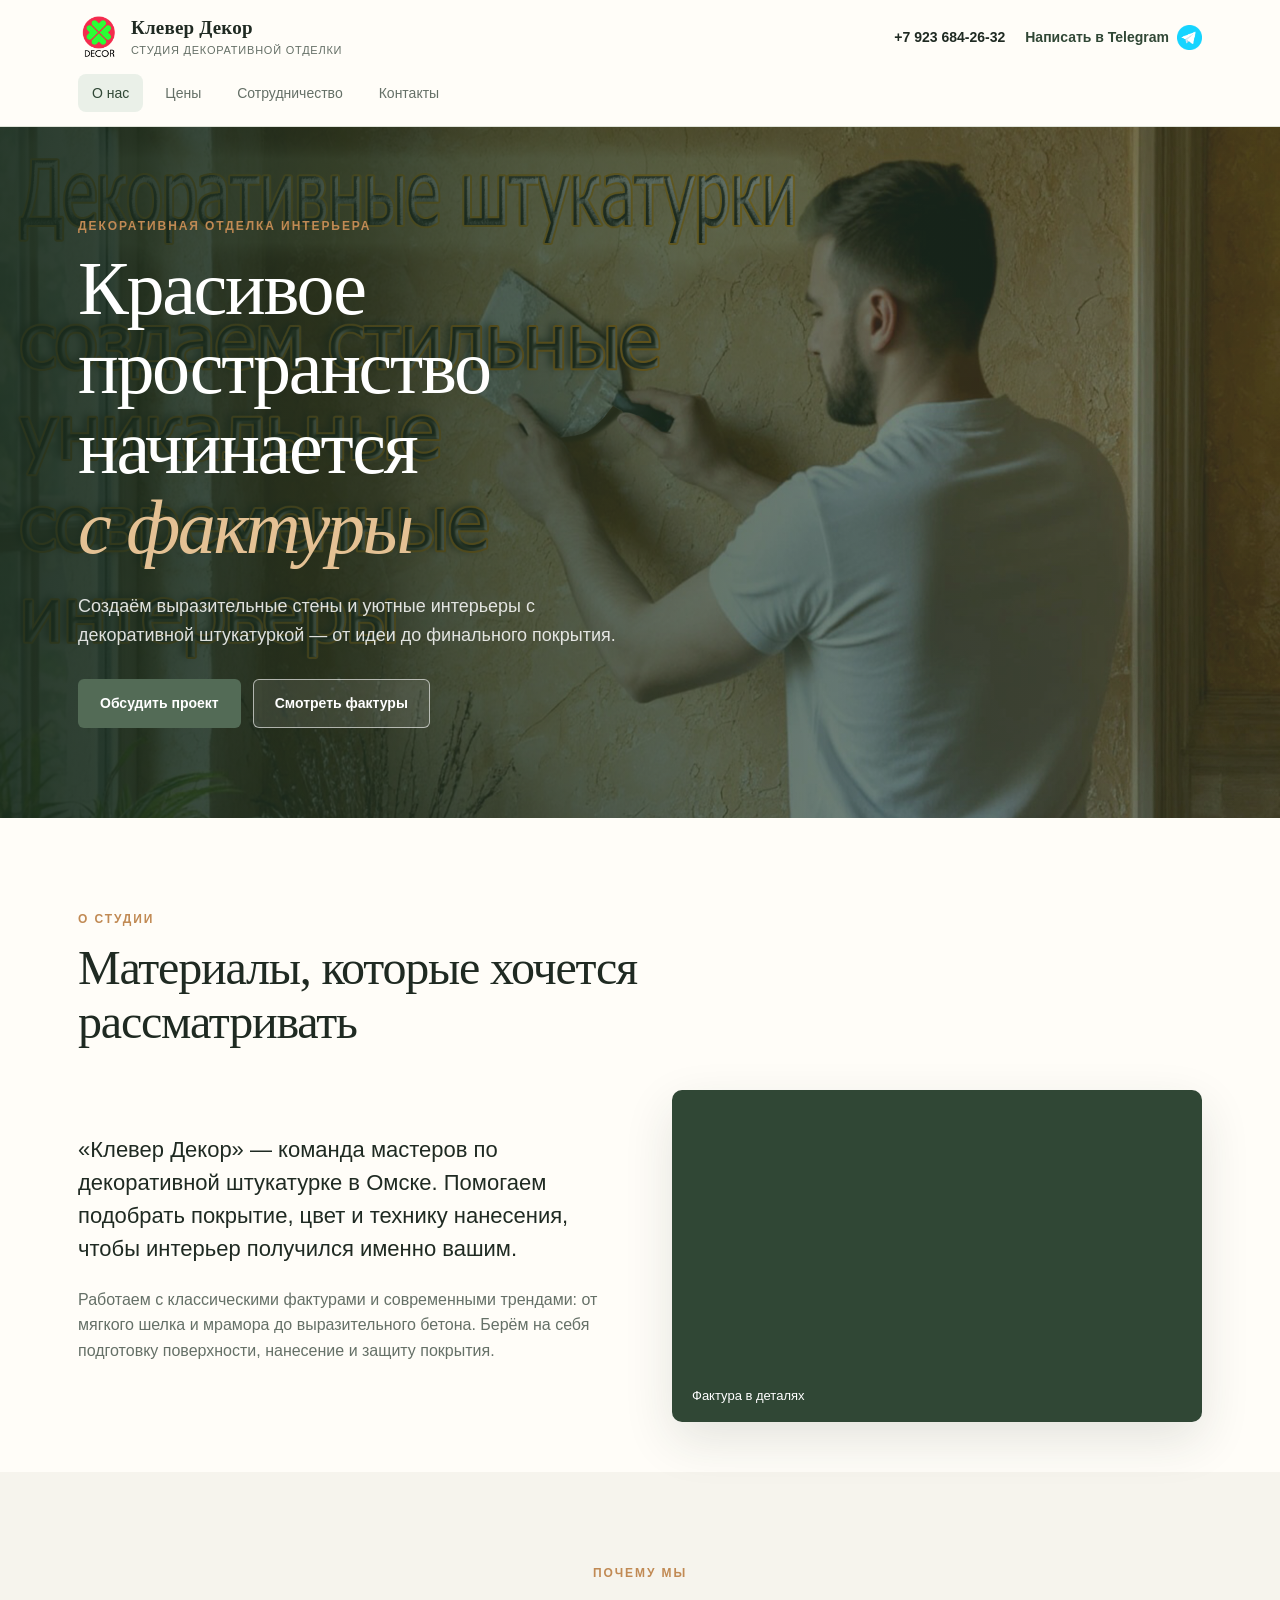
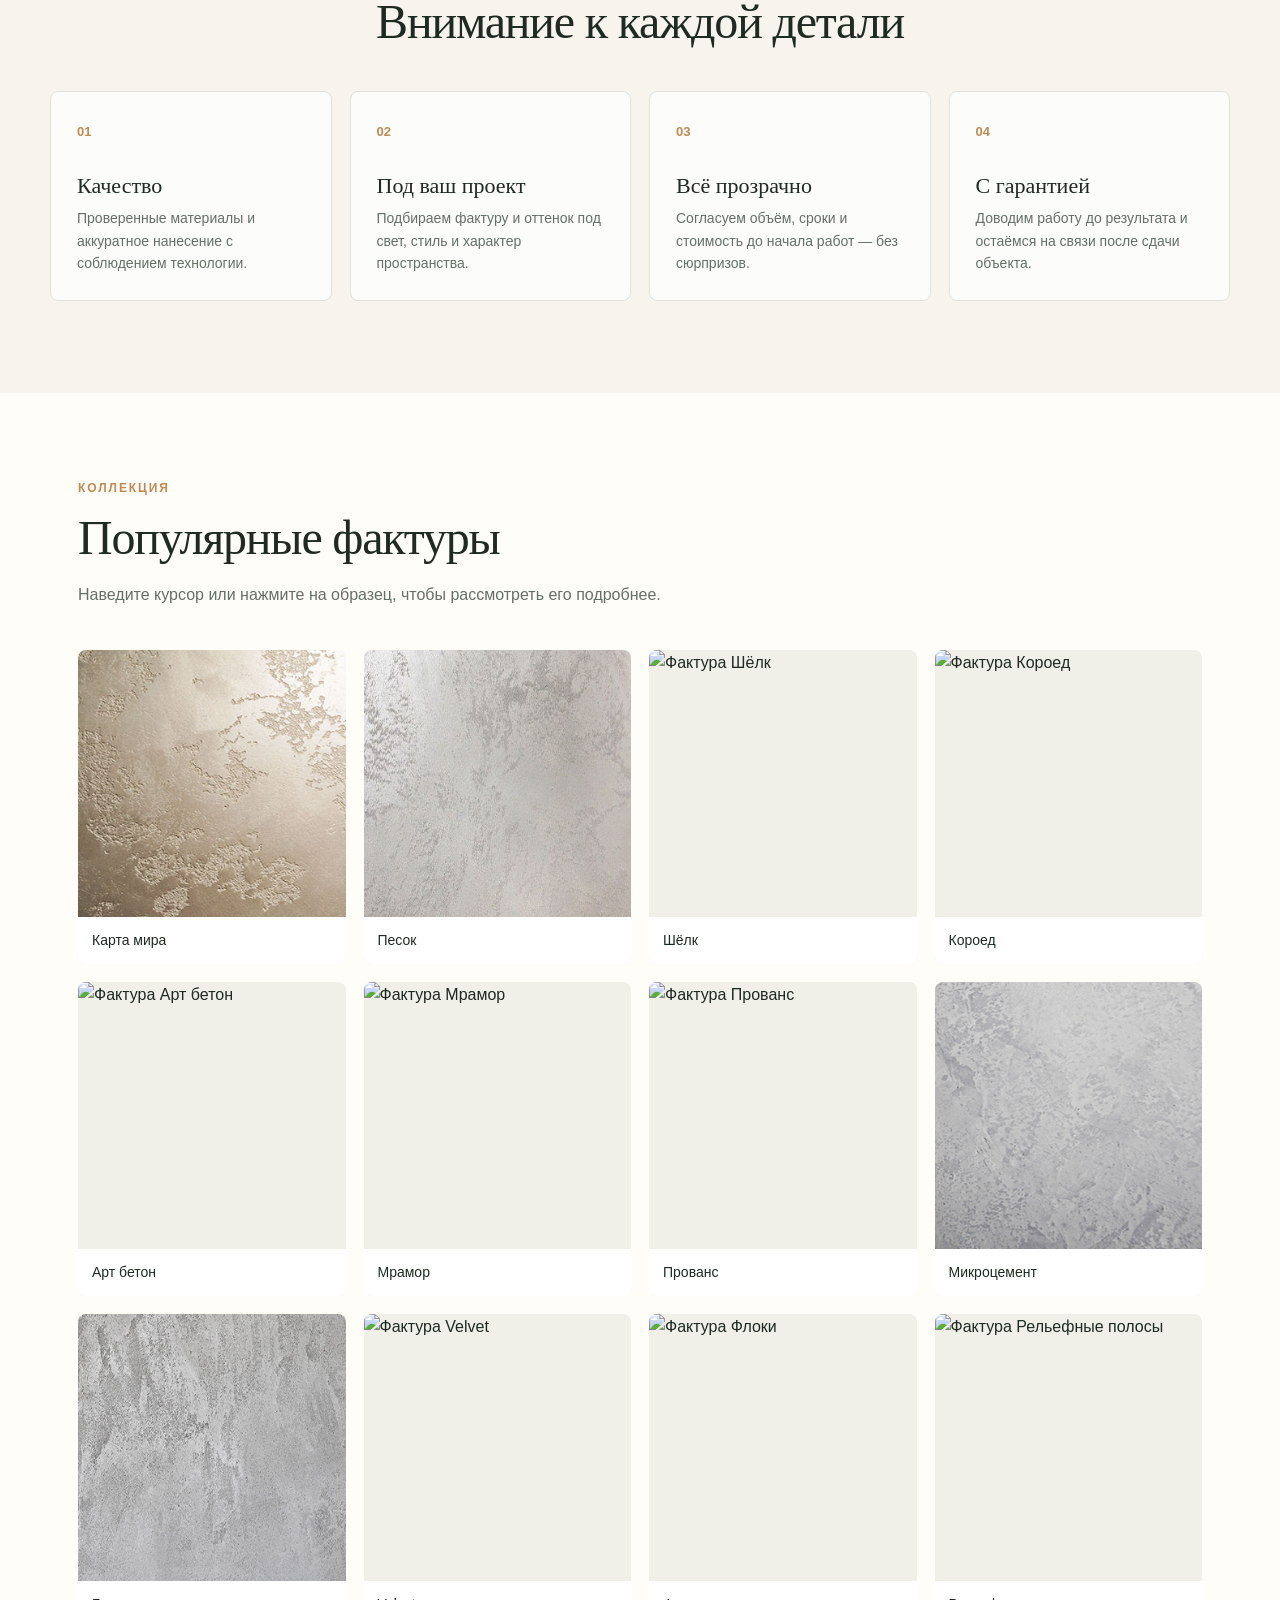
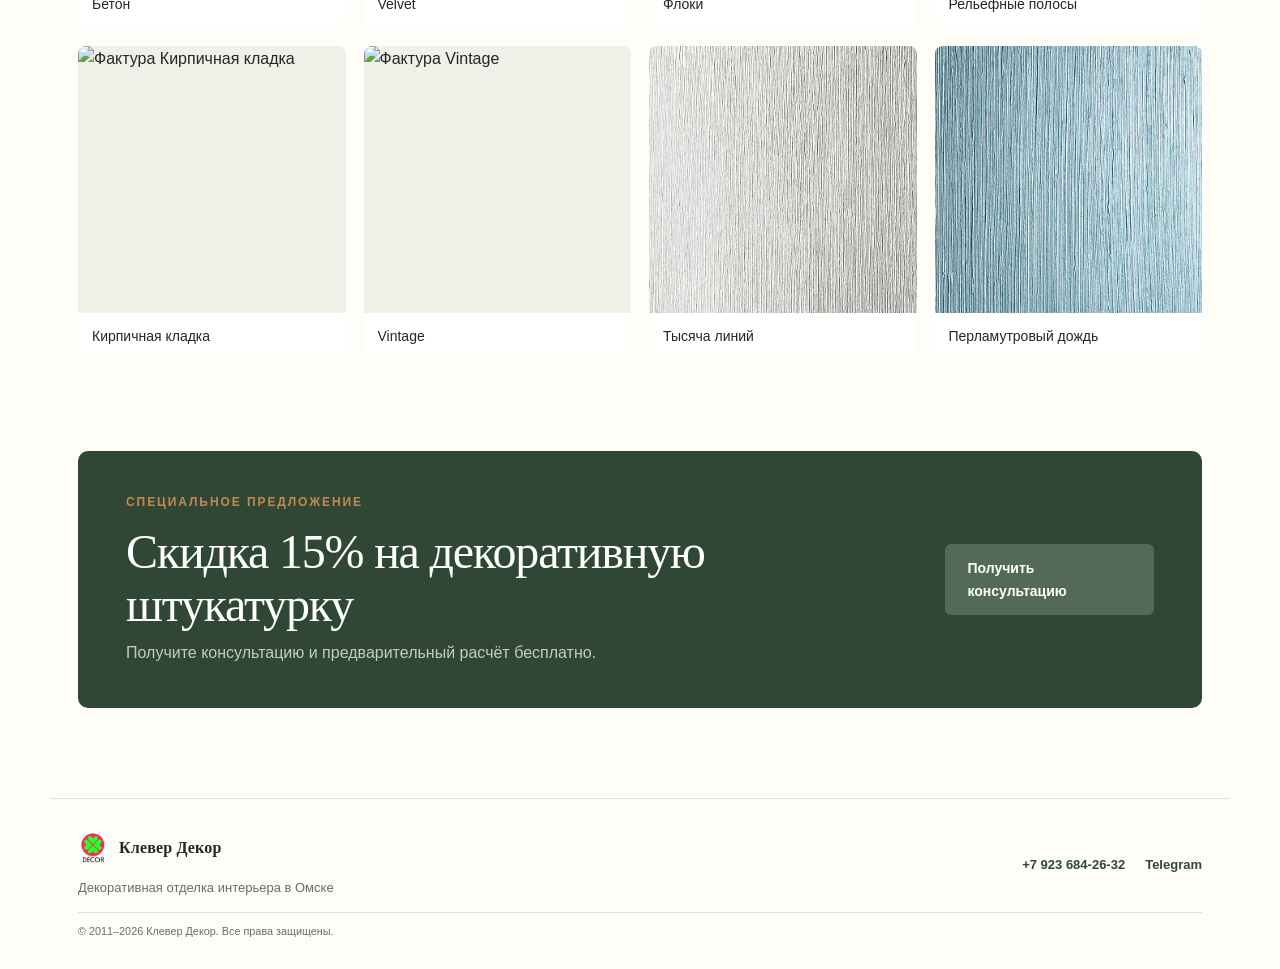
==== index.html @ 35912d6f "Add files via upload" ====
<!doctype html>
<html lang="ru">
<head>
  <meta charset="utf-8">
  <meta name="viewport" content="width=device-width, initial-scale=1">
  <meta name="description" content="Клевер Декор — декоративная штукатурка и отделка интерьеров в Омске.">
  <title>О нас — Клевер Декор</title>
  <link rel="icon" href="static/images/favicon-32x32gfc.png" type="image/png">
  <link rel="stylesheet" href="static/styles/style.css">
  <script src="js/app.js" defer></script>
</head>
<body>
  <header class="site-header">
    <div class="header-inner">
      <a class="brand" href="index.html" aria-label="Клевер Декор — на главную">
        <img src="static/images/favicon-32x32gfc.png" alt="" class="brand-mark">
        <span><strong>Клевер Декор</strong><small>Студия декоративной отделки</small></span>
      </a>
      <button class="menu-toggle" type="button" aria-expanded="false" aria-controls="site-nav"><span></span><span></span><span></span><b class="sr-only">Открыть меню</b></button>
      <div class="header-actions">
        <a class="phone-link" href="tel:+79236842632">+7 923 684-26-32</a>
        <a class="telegram-link" href="https://t.me/blason77" target="_blank" rel="noopener">Написать в Telegram <img src="static/images/tg.png" alt=""></a>
      </div>
    </div>
    <nav class="site-nav" id="site-nav" aria-label="Основная навигация">
      <a class="active" href="index.html">О нас</a><a href="price.html">Цены</a><a href="collaboration.html">Сотрудничество</a><a href="contact.html">Контакты</a>
    </nav>
  </header>

  <main>
    <section class="hero">
      <img src="static/images/tfuyfuy2.jpg" alt="Фактурная декоративная отделка интерьера" class="hero-image">
      <div class="hero-content"><p class="eyebrow">Декоративная отделка интерьера</p><h1>Красивое пространство начинается<br><em>с фактуры</em></h1><p>Создаём выразительные стены и уютные интерьеры с декоративной штукатуркой — от идеи до финального покрытия.</p><div class="hero-buttons"><a class="button button-primary" href="contact.html">Обсудить проект</a><a class="button button-light" href="#collections">Смотреть фактуры</a></div></div>
    </section>

    <section class="section intro-section">
      <div class="section-heading"><p class="eyebrow">О студии</p><h2>Материалы, которые хочется рассматривать</h2></div>
      <div class="intro-grid"><div><p class="lead">«Клевер Декор» — команда мастеров по декоративной штукатурке в Омске. Помогаем подобрать покрытие, цвет и технику нанесения, чтобы интерьер получился именно вашим.</p><p>Работаем с классическими фактурами и современными трендами: от мягкого шелка и мрамора до выразительного бетона. Берём на себя подготовку поверхности, нанесение и защиту покрытия.</p></div><div class="video-card"><video src="static/images/5998938_House_Home_1280x720.mp4" autoplay muted loop playsinline preload="metadata"></video><span>Фактура в деталях</span></div></div>
    </section>

    <section class="section benefits-section"><div class="section-heading centered"><p class="eyebrow">Почему мы</p><h2>Внимание к каждой детали</h2></div><div class="benefits-grid"><article><span>01</span><h3>Качество</h3><p>Проверенные материалы и аккуратное нанесение с соблюдением технологии.</p></article><article><span>02</span><h3>Под ваш проект</h3><p>Подбираем фактуру и оттенок под свет, стиль и характер пространства.</p></article><article><span>03</span><h3>Всё прозрачно</h3><p>Согласуем объём, сроки и стоимость до начала работ — без сюрпризов.</p></article><article><span>04</span><h3>С гарантией</h3><p>Доводим работу до результата и остаёмся на связи после сдачи объекта.</p></article></div></section>

    <section class="section collections-section" id="collections"><div class="section-heading"><p class="eyebrow">Коллекция</p><h2>Популярные фактуры</h2><p>Наведите курсор или нажмите на образец, чтобы рассмотреть его подробнее.</p></div><div class="gallery"><figure class="image-container"><img src="static/images/1 карта мира.jpeg" alt="Фактура Карта мира" loading="lazy"><figcaption>Карта мира</figcaption></figure><figure class="image-container"><img src="static/images/2 пески.jpg" alt="Фактура Песок" loading="lazy"><figcaption>Песок</figcaption></figure><figure class="image-container"><img src="static/images/3 шелк.jpg" alt="Фактура Шёлк" loading="lazy"><figcaption>Шёлк</figcaption></figure><figure class="image-container"><img src="static/images/4 короед.jpg" alt="Фактура Короед" loading="lazy"><figcaption>Короед</figcaption></figure><figure class="image-container"><img src="static/images/5 арт бетон.jpg" alt="Фактура Арт бетон" loading="lazy"><figcaption>Арт бетон</figcaption></figure><figure class="image-container"><img src="static/images/6 мрамор.jpg" alt="Фактура Мрамор" loading="lazy"><figcaption>Мрамор</figcaption></figure><figure class="image-container"><img src="static/images/7 прованс.jpg" alt="Фактура Прованс" loading="lazy"><figcaption>Прованс</figcaption></figure><figure class="image-container"><img src="static/images/8 микроцемент.jpg" alt="Фактура Микроцемент" loading="lazy"><figcaption>Микроцемент</figcaption></figure><figure class="image-container"><img src="static/images/9 бетон.jpg" alt="Фактура Бетон" loading="lazy"><figcaption>Бетон</figcaption></figure><figure class="image-container"><img src="static/images/10 вельвет.jpg" alt="Фактура Velvet" loading="lazy"><figcaption>Velvet</figcaption></figure><figure class="image-container"><img src="static/images/11 флоки.jpg" alt="Фактура Флоки" loading="lazy"><figcaption>Флоки</figcaption></figure><figure class="image-container"><img src="static/images/12 РЕЛЬЕФНЫЕ ПОЛОСЫ.jpg" alt="Фактура Рельефные полосы" loading="lazy"><figcaption>Рельефные полосы</figcaption></figure><figure class="image-container"><img src="static/images/13 Белая кирпичная кладка.jpg" alt="Фактура Кирпичная кладка" loading="lazy"><figcaption>Кирпичная кладка</figcaption></figure><figure class="image-container"><img src="static/images/14 VINTAGE.jpg" alt="Фактура Vintage" loading="lazy"><figcaption>Vintage</figcaption></figure><figure class="image-container"><img src="static/images/15 тысяча линий.jpg" alt="Фактура Тысяча линий" loading="lazy"><figcaption>Тысяча линий</figcaption></figure><figure class="image-container"><img src="static/images/16 перламутровый дождь.jpg" alt="Фактура Перламутровый дождь" loading="lazy"><figcaption>Перламутровый дождь</figcaption></figure></div></section>
    <section class="cta"><div><p class="eyebrow">Специальное предложение</p><h2>Скидка 15% на декоративную штукатурку</h2><p>Получите консультацию и предварительный расчёт бесплатно.</p></div><a class="button button-primary" href="contact.html">Получить консультацию</a></section>
  </main>
  <footer class="site-footer"><div><a class="brand footer-brand" href="index.html"><img src="static/images/favicon-32x32gfc.png" alt="" class="brand-mark"><strong>Клевер Декор</strong></a><p>Декоративная отделка интерьера в Омске</p></div><div class="footer-links"><a href="tel:+79236842632">+7 923 684-26-32</a><a href="https://t.me/blason77" target="_blank" rel="noopener">Telegram</a></div><small>© 2011–2026 Клевер Декор. Все права защищены.</small></footer>
</body>
</html>
---- static/styles/style.css ----
:root{--ink:#1f2a22;--muted:#657067;--cream:#f6f4ed;--paper:#fffdf8;--sage:#536b56;--sage-dark:#304735;--line:#dfe3d9;--accent:#c18a54;--shadow:0 18px 50px rgba(35,51,39,.12)}*{box-sizing:border-box}html{scroll-behavior:smooth}body{margin:0;color:var(--ink);background:var(--paper);font-family:Arial,Helvetica,sans-serif;line-height:1.6}a{color:inherit}img,video{display:block;max-width:100%}.sr-only{position:absolute;width:1px;height:1px;padding:0;margin:-1px;overflow:hidden;clip:rect(0,0,0,0);white-space:nowrap;border:0}.site-header{position:sticky;top:0;z-index:20;background:rgba(255,253,248,.96);border-bottom:1px solid var(--line);backdrop-filter:blur(14px)}.header-inner{max-width:1180px;margin:auto;padding:16px 28px;display:flex;align-items:center;gap:28px}.brand{display:inline-flex;align-items:center;gap:11px;text-decoration:none;color:var(--ink)}.brand-mark{width:42px;height:42px;object-fit:contain}.brand span{display:grid;line-height:1.2}.brand strong{font-family:Georgia,serif;font-size:19px;letter-spacing:.01em}.brand small{margin-top:4px;color:var(--muted);font-size:11px;letter-spacing:.07em;text-transform:uppercase}.header-actions{margin-left:auto;display:flex;align-items:center;gap:20px;font-size:14px}.phone-link{text-decoration:none;font-weight:700}.telegram-link{display:inline-flex;align-items:center;gap:8px;text-decoration:none;color:var(--sage-dark);font-weight:700}.telegram-link img{width:25px;height:25px}.site-nav{max-width:1180px;margin:auto;padding:0 28px 14px;display:flex;gap:8px}.site-nav a{padding:8px 14px;text-decoration:none;color:var(--muted);font-size:14px;border-radius:8px;transition:.2s}.site-nav a:hover,.site-nav a.active{color:var(--sage-dark);background:#eaf0e8}.menu-toggle{display:none;border:0;background:transparent;padding:8px;cursor:pointer}.menu-toggle span{display:block;width:24px;height:2px;margin:5px 0;background:var(--ink);transition:.2s}.hero{min-height:620px;position:relative;display:flex;align-items:center;overflow:hidden;background:var(--sage-dark)}.hero-image{position:absolute;inset:0;width:100%;height:100%;object-fit:cover;opacity:.55}.hero:after{content:"";position:absolute;inset:0;background:linear-gradient(90deg,rgba(25,43,29,.88) 0%,rgba(25,43,29,.4) 58%,rgba(25,43,29,.05) 100%)}.hero-content{position:relative;z-index:1;max-width:1180px;width:100%;margin:auto;padding:90px 28px;color:#fff}.eyebrow{margin:0 0 12px;color:var(--accent);font-size:12px;font-weight:700;letter-spacing:.16em;text-transform:uppercase}.hero h1,.page-hero h1{max-width:700px;margin:0;font:clamp(42px,6vw,76px)/1.05 Georgia,serif;font-weight:400;letter-spacing:-.03em}.hero h1 em,.page-hero h1 em{color:#e4c194;font-style:italic}.hero-content>p:not(.eyebrow),.page-hero>p:not(.eyebrow){max-width:540px;margin:24px 0 30px;font-size:18px;color:rgba(255,255,255,.85)}.hero-buttons{display:flex;flex-wrap:wrap;gap:12px}.button{display:inline-flex;justify-content:center;align-items:center;min-height:48px;padding:12px 21px;border-radius:6px;text-decoration:none;font-size:14px;font-weight:700;transition:.2s;border:1px solid transparent}.button:hover{transform:translateY(-2px);box-shadow:0 8px 18px rgba(0,0,0,.12)}.button-primary{background:var(--sage);color:#fff}.button-light{background:rgba(255,255,255,.1);color:#fff;border-color:rgba(255,255,255,.6)}.section{max-width:1180px;margin:auto;padding:92px 28px}.section-heading{max-width:690px;margin-bottom:42px}.section-heading.centered{text-align:center;margin-left:auto;margin-right:auto}.section h2,.cta h2{margin:0 0 18px;font:clamp(30px,4vw,48px)/1.12 Georgia,serif;font-weight:400;letter-spacing:-.025em}.section-heading>p:last-child{color:var(--muted);margin:0}.intro-section{padding-bottom:50px}.intro-grid,.price-layout,.collaboration-layout,.contact-layout{display:grid;grid-template-columns:1fr 1fr;gap:64px;align-items:center}.lead{font-size:22px;line-height:1.5;margin-top:0}.intro-grid p:not(.lead){color:var(--muted)}.video-card{position:relative;box-shadow:var(--shadow);background:var(--sage-dark);border-radius:10px;overflow:hidden}.video-card video{width:100%;aspect-ratio:16/10;object-fit:cover;opacity:.85}.video-card span{position:absolute;left:20px;bottom:15px;color:#fff;font-size:13px}.benefits-section{max-width:none;background:var(--cream)}.benefits-section>.section-heading,.benefits-grid{max-width:1180px;margin-left:auto;margin-right:auto}.benefits-grid,.offer-grid,.guarantee-grid{display:grid;grid-template-columns:repeat(4,1fr);gap:18px}.benefits-grid article,.offer-grid article,.guarantee-grid article{padding:26px;background:rgba(255,255,255,.72);border:1px solid var(--line);border-radius:8px}.benefits-grid span,.guarantee-grid span{color:var(--accent);font-size:13px;font-weight:700}.benefits-grid h3,.offer-grid h3,.guarantee-grid h3{margin:30px 0 8px;font:22px Georgia,serif}.benefits-grid p,.offer-grid p,.guarantee-grid p{margin:0;color:var(--muted);font-size:14px}.collections-section{padding-top:86px}.gallery{display:grid;grid-template-columns:repeat(4,1fr);gap:18px}.image-container{margin:0;cursor:pointer;overflow:hidden;background:#f0efe8;border-radius:8px}.image-container img{width:100%;aspect-ratio:1/1;object-fit:cover;transition:transform .35s}.image-container:hover img{transform:scale(1.06)}.image-container figcaption{padding:12px 14px;font-size:14px;background:#fff}.cta{max-width:1124px;margin:0 auto 90px;padding:42px 48px;display:flex;align-items:center;justify-content:space-between;gap:30px;background:var(--sage-dark);border-radius:10px;color:#fff}.cta h2{margin-bottom:8px}.cta p:not(.eyebrow){margin:0;color:rgba(255,255,255,.72)}.page-hero{padding:90px max(28px,calc((100% - 1124px)/2));background:var(--sage-dark);color:#fff}.page-hero>p:not(.eyebrow){margin-bottom:0}.price-layout,.collaboration-layout,.contact-layout{padding-top:10px}.price-copy .lead,.collaboration-copy .lead{margin-bottom:28px}.check-list{margin:0 0 30px}.check-list p{display:flex;gap:11px;margin:12px 0;color:var(--muted)}.check-list span{color:var(--sage);font-weight:700}.image-frame{border-radius:10px;overflow:hidden;box-shadow:var(--shadow)}.image-frame img{width:100%;aspect-ratio:4/3;object-fit:cover}.offer-section,.guarantee-section{max-width:none;background:var(--cream)}.offer-section>.section-heading,.offer-grid,.guarantee-section>.section-heading,.guarantee-grid{max-width:1124px;margin-left:auto;margin-right:auto}.offer-grid{grid-template-columns:repeat(3,1fr)}.offer-grid strong{color:var(--accent);font-size:13px}.styled-list{list-style:none;padding:0;margin:0}.styled-list li{padding:13px 0 13px 28px;border-bottom:1px solid var(--line);position:relative}.styled-list li:before{content:"✓";position:absolute;left:0;color:var(--sage);font-weight:700}.collaboration-hero{background:linear-gradient(90deg,var(--sage-dark),#667b63)}.guarantee-grid{grid-template-columns:repeat(4,1fr)}.center-action{text-align:center;margin-top:38px}.contact-hero{background:linear-gradient(90deg,#314a36,#7d8b6f)}.contact-layout{align-items:stretch}.contact-card{padding:34px;background:var(--cream);border-radius:10px}.contact-card h2{font-size:36px}.contact-list{display:grid;gap:20px;margin:28px 0 32px}.contact-list a,.contact-list div{display:grid;text-decoration:none}.contact-list span{color:var(--muted);font-size:12px;text-transform:uppercase;letter-spacing:.08em}.contact-list strong{font-size:17px}.map-wrap{min-height:400px;border-radius:10px;overflow:hidden;box-shadow:var(--shadow)}.map-wrap iframe{width:100%;height:100%;min-height:400px;border:0}.contact-note{text-align:center;padding-top:20px}.contact-note p{color:var(--muted)}.site-footer{max-width:1180px;margin:auto;padding:34px 28px 28px;display:grid;grid-template-columns:1fr auto;gap:14px 30px;border-top:1px solid var(--line);color:var(--muted);font-size:13px}.site-footer p{margin:8px 0 0}.footer-brand{color:var(--ink)}.footer-brand .brand-mark{width:30px;height:30px}.footer-brand strong{font-size:16px}.footer-links{display:flex;gap:20px;align-items:center}.footer-links a{color:var(--sage-dark);text-decoration:none;font-weight:700}.site-footer>small{grid-column:1/-1;padding-top:10px;border-top:1px solid var(--line)}@media(max-width:900px){.header-inner{padding:14px 20px}.header-actions{display:none}.menu-toggle{display:block;margin-left:auto}.site-nav{display:none;padding:8px 20px 16px;flex-direction:column;gap:2px}.site-nav.is-open{display:flex}.site-nav a{padding:12px}.hero{min-height:560px}.hero-content{padding:70px 20px}.section{padding:70px 20px}.gallery{grid-template-columns:repeat(3,1fr)}.benefits-grid,.guarantee-grid{grid-template-columns:repeat(2,1fr)}.intro-grid,.price-layout,.collaboration-layout,.contact-layout{gap:35px}.cta{margin:0 20px 70px;padding:32px;flex-direction:column;align-items:flex-start}.page-hero{padding:70px 20px}.site-footer{padding-left:20px;padding-right:20px}}@media(max-width:620px){.brand small{display:none}.brand strong{font-size:17px}.hero{min-height:610px}.hero:after{background:linear-gradient(90deg,rgba(25,43,29,.88),rgba(25,43,29,.5))}.hero h1,.page-hero h1{font-size:44px}.hero-content>p:not(.eyebrow),.page-hero>p:not(.eyebrow){font-size:16px}.button{width:100%}.intro-grid,.price-layout,.collaboration-layout,.contact-layout{grid-template-columns:1fr}.section{padding-top:58px;padding-bottom:58px}.section h2{font-size:34px}.gallery{grid-template-columns:repeat(2,1fr);gap:12px}.image-container figcaption{padding:10px;font-size:13px}.benefits-grid,.offer-grid,.guarantee-grid{grid-template-columns:1fr}.benefits-grid h3,.offer-grid h3,.guarantee-grid h3{margin-top:20px}.cta{margin-left:12px;margin-right:12px;padding:28px 22px}.site-footer{grid-template-columns:1fr}.footer-links{align-items:flex-start;flex-direction:column;gap:8px}.site-footer>small{grid-column:auto}.contact-card{padding:26px 20px}.map-wrap,.map-wrap iframe{min-height:330px}.price-layout,.collaboration-layout{padding-top:0}.hero-buttons{width:100%}}@media(prefers-reduced-motion:reduce){html{scroll-behavior:auto}*{transition:none!important}}

.lightbox{width:min(92vw,900px);max-height:90vh;padding:0;border:0;border-radius:10px;background:#101610;box-shadow:0 20px 80px rgba(0,0,0,.45)}.lightbox::backdrop{background:rgba(14,20,15,.82)}.lightbox img{width:100%;max-height:82vh;object-fit:contain}.lightbox button{position:absolute;right:10px;top:6px;width:38px;height:38px;border:0;border-radius:50%;background:rgba(0,0,0,.55);color:#fff;font-size:28px;line-height:1;cursor:pointer}.lightbox button:hover{background:var(--sage)}
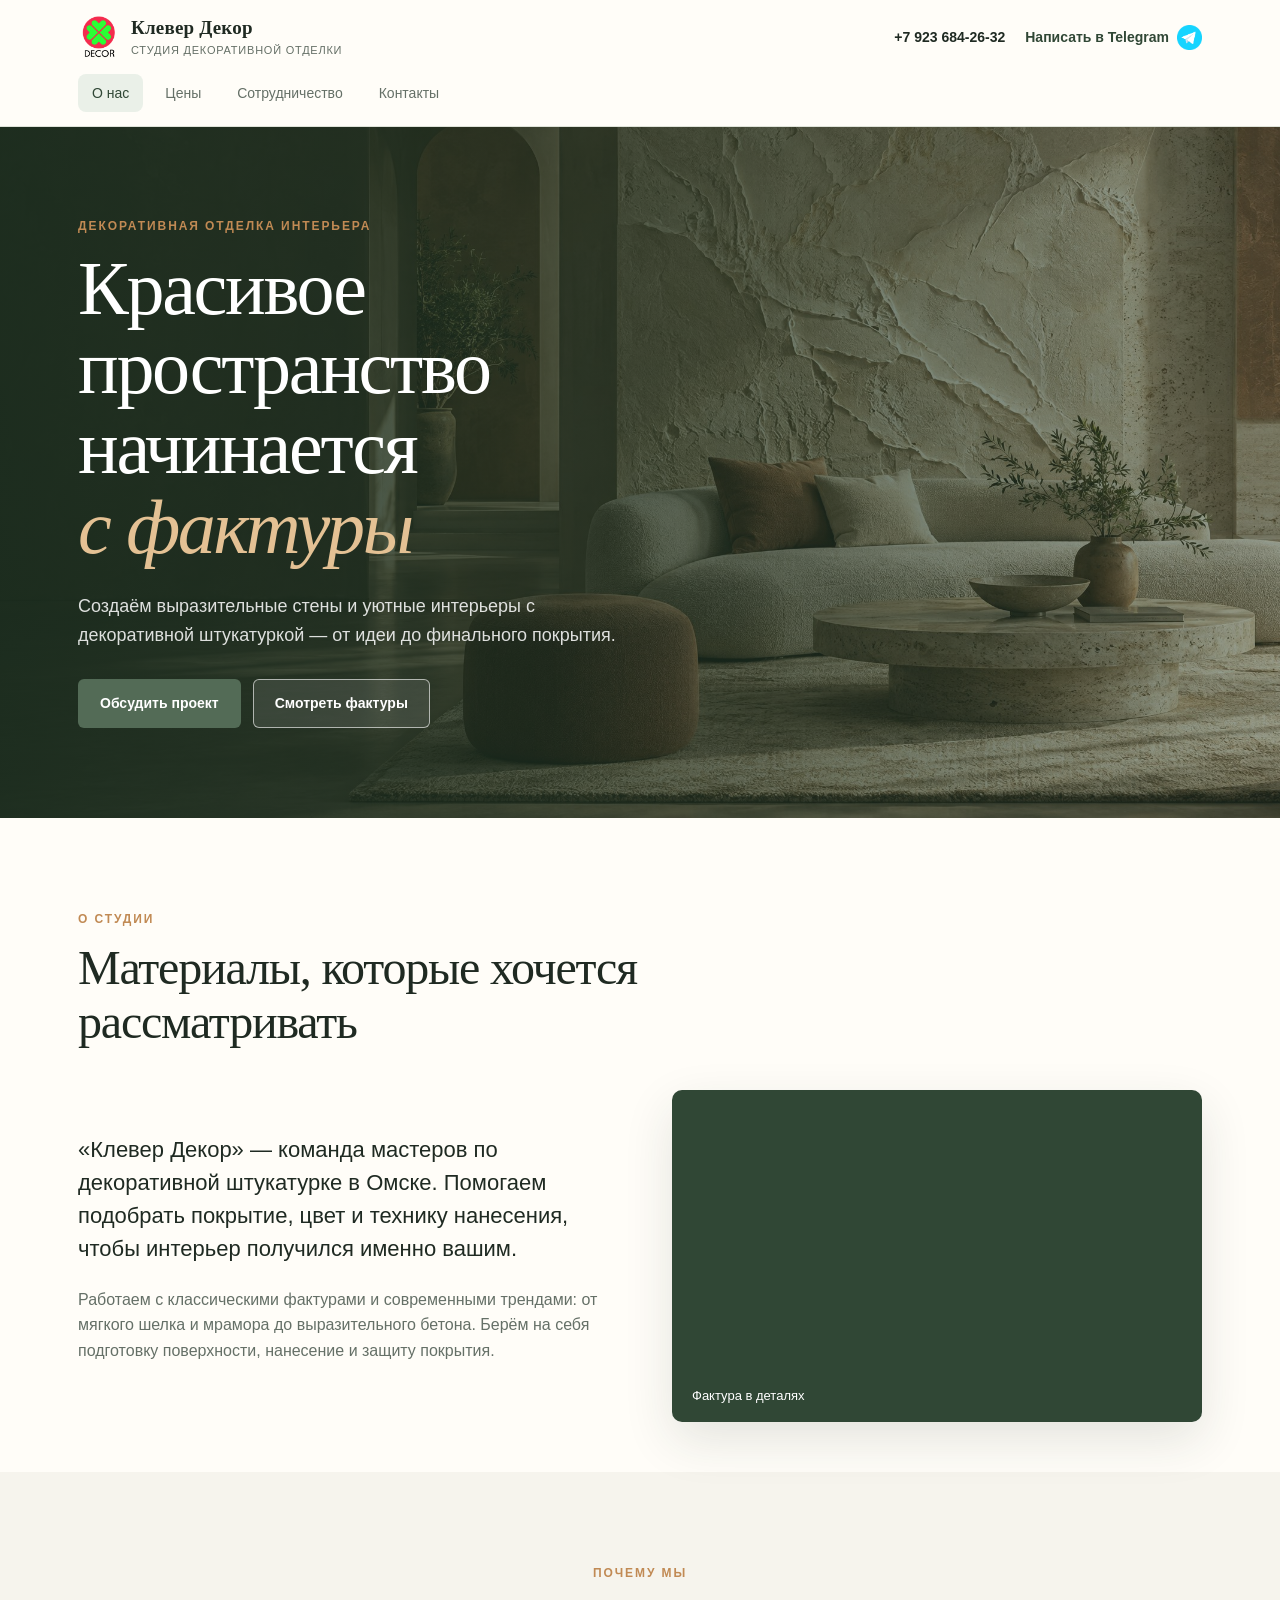
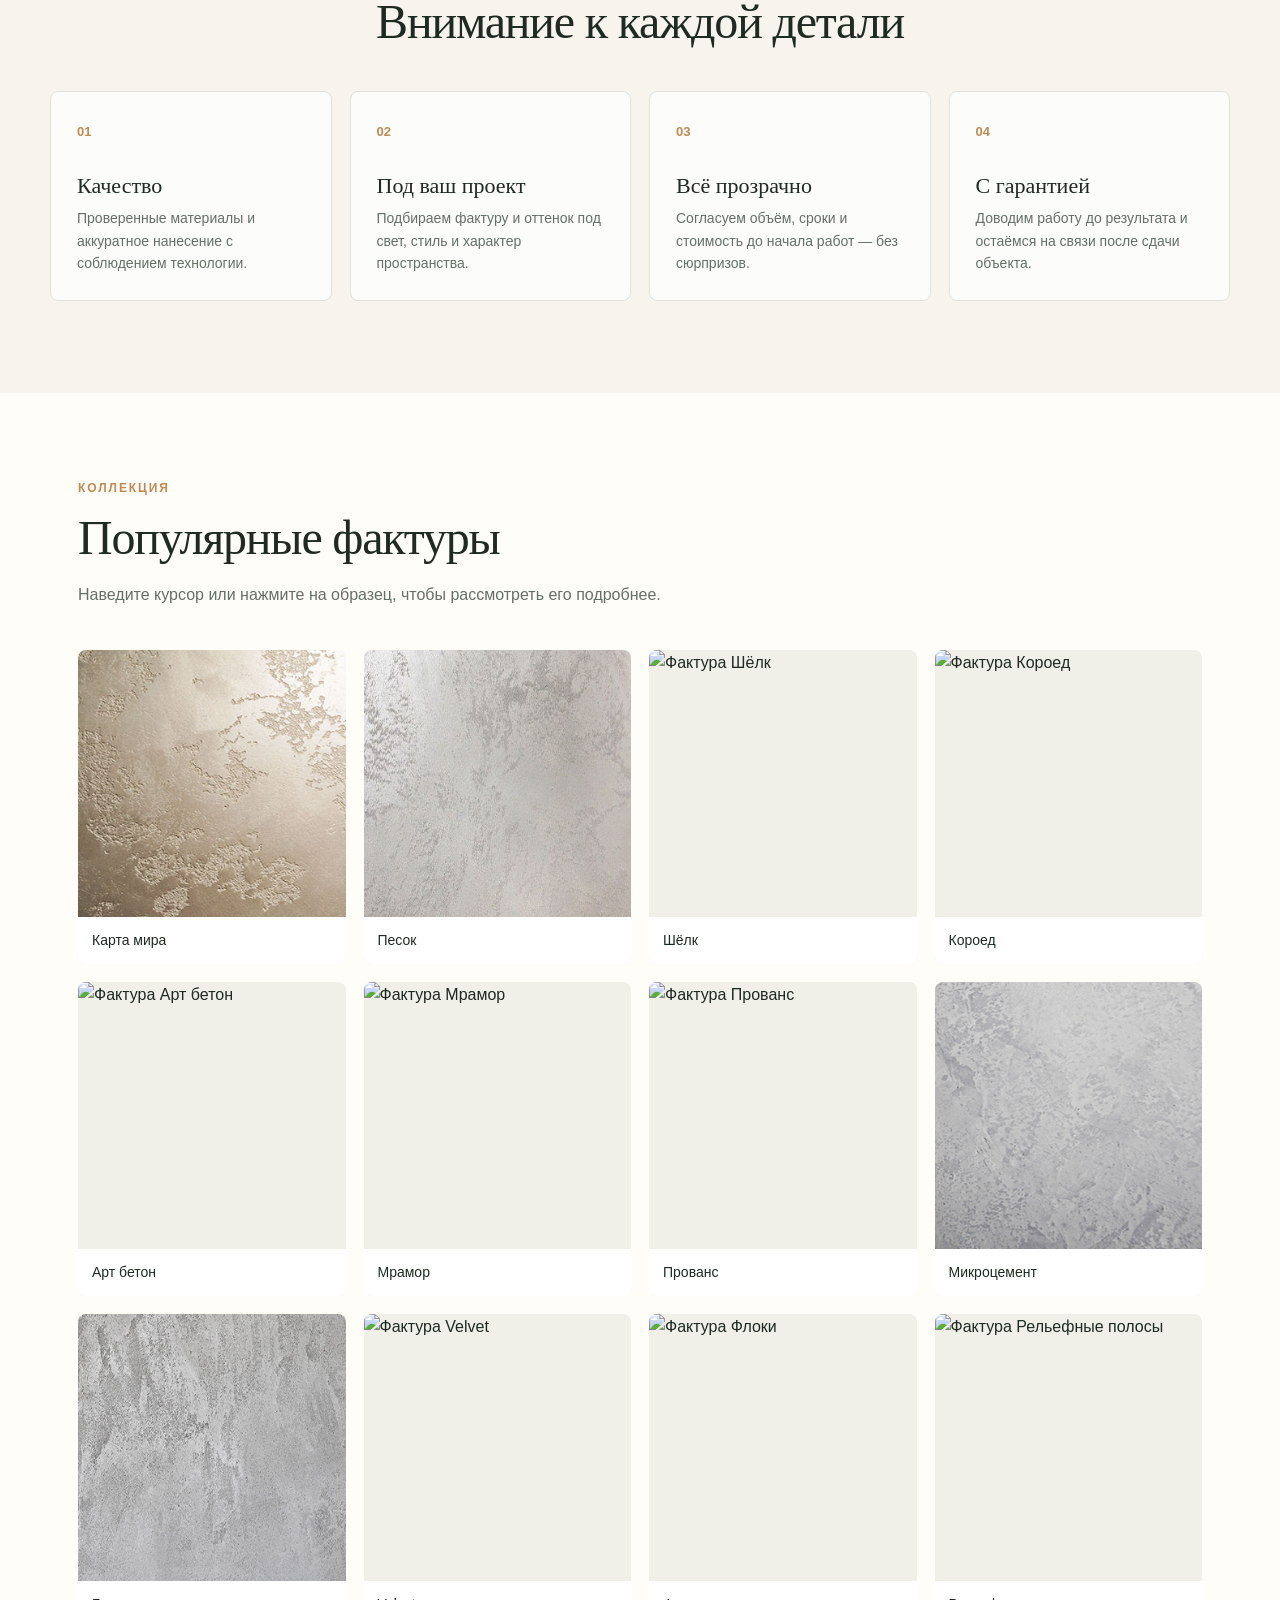
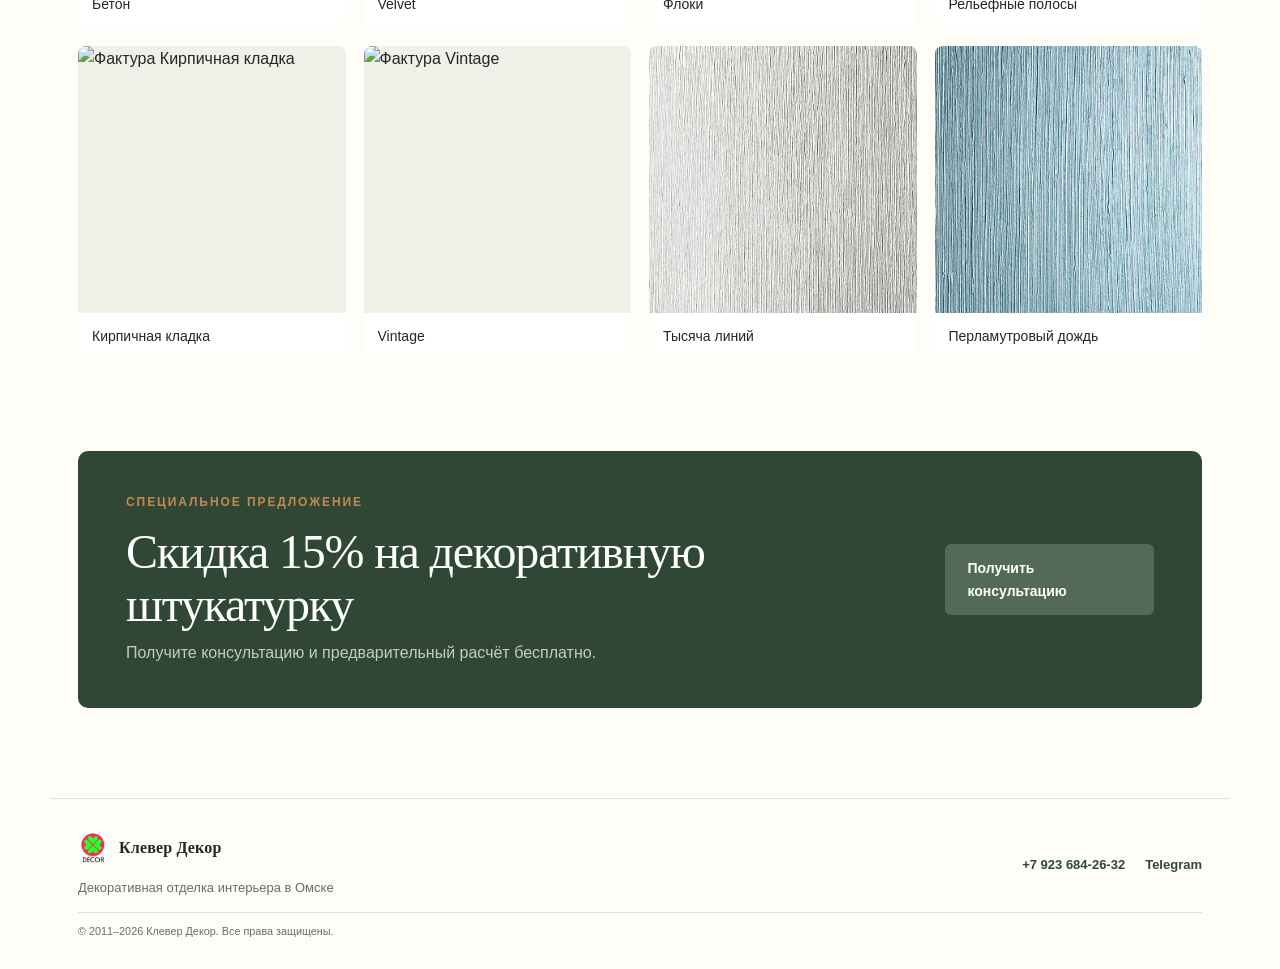
==== commit 83e4e230: "Update index.html" ====
--- a/index.html
+++ b/index.html
@@ -29,7 +29,7 @@
 
   <main>
     <section class="hero">
-      <img src="static/images/tfuyfuy2.jpg" alt="Фактурная декоративная отделка интерьера" class="hero-image">
+      <img src="static/images/hero-banner-terracotta-web.jpg" alt="Фактурная декоративная отделка интерьера" class="hero-image">
       <div class="hero-content"><p class="eyebrow">Декоративная отделка интерьера</p><h1>Красивое пространство начинается<br><em>с фактуры</em></h1><p>Создаём выразительные стены и уютные интерьеры с декоративной штукатуркой — от идеи до финального покрытия.</p><div class="hero-buttons"><a class="button button-primary" href="contact.html">Обсудить проект</a><a class="button button-light" href="#collections">Смотреть фактуры</a></div></div>
     </section>
 
